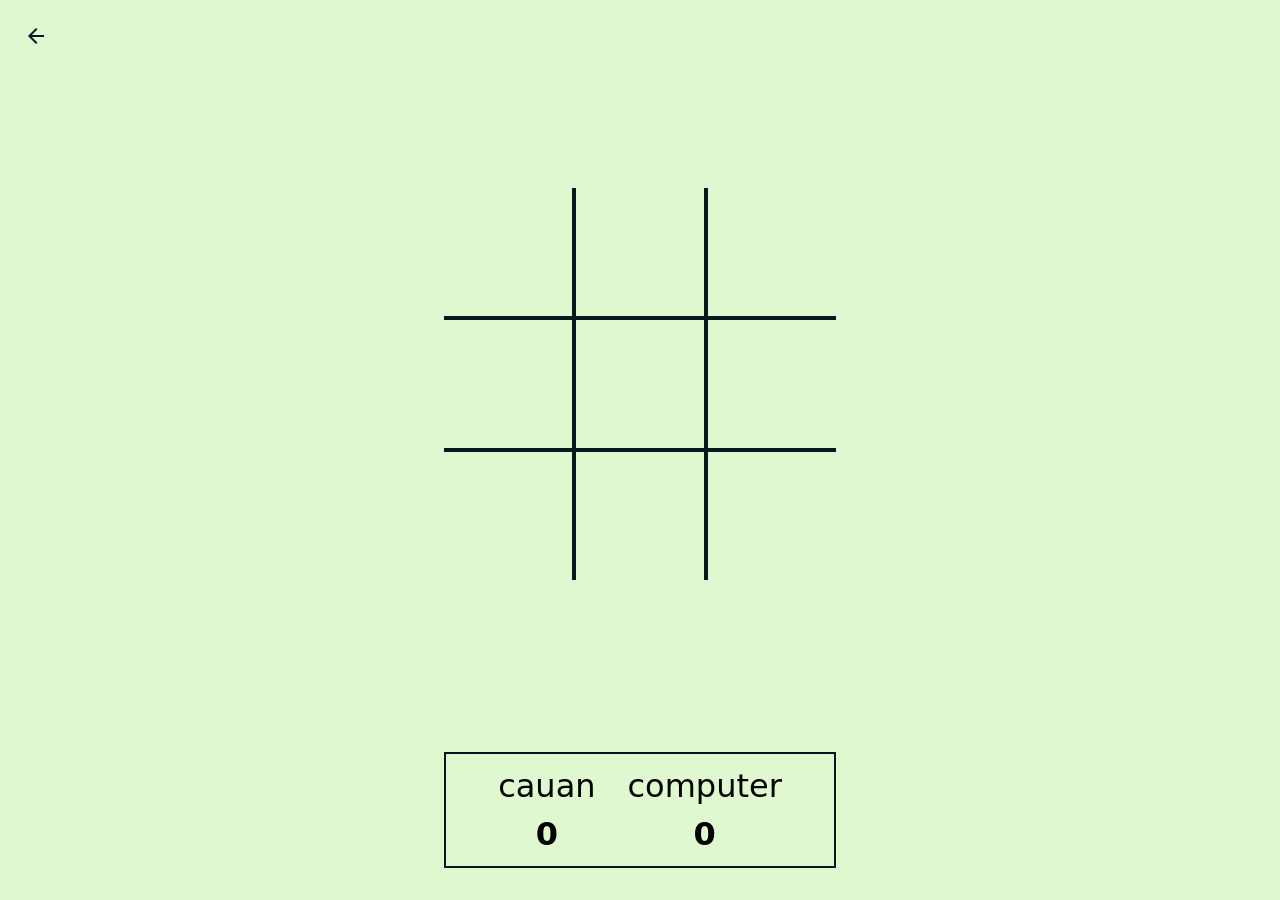
==== index.html @ 8d57b160 "feat: subscribe score display to game events" ====
<!DOCTYPE html>
<html lang="en">
  <head>
    <meta charset="UTF-8" />
    <meta name="viewport" content="width=device-width, initial-scale=1.0" />
    <title>tic-tac-toe</title>
    <link
      rel="stylesheet"
      href="https://fonts.googleapis.com/css2?family=Material+Symbols+Outlined:opsz,wght,FILL,GRAD@20..48,100..700,0..1,-50..200"
    />
    <link rel="stylesheet" href="./style.css" />
    <style>
      .material-symbols-outlined {
        font-variation-settings: "FILL" 0, "wght" 400, "GRAD" 0, "opsz" 24;
      }
    </style>
    <script src="./pubsub.js" defer></script>
    <script src="./main.js" defer></script>
  </head>
  <body class="light">
    <main>
      <button class="back-button">
        <span class="material-symbols-outlined back-button__icon">
          arrow_back
        </span>
      </button>

      <div class="wrapper-center-screen">
        <div class="game-board">
          <div class="game-board__cell"></div>
          <div class="game-board__cell"></div>
          <div class="game-board__cell"></div>
          <div class="game-board__cell"></div>
          <div class="game-board__cell"></div>
          <div class="game-board__cell"></div>
          <div class="game-board__cell"></div>
          <div class="game-board__cell"></div>
          <div class="game-board__cell"></div>
        </div>

        <div class="scores-display">
          <div
            class="scores-display__player scores-display__player--player-one"
          >
            <h2 class="scores-display__player__name"></h2>
            <span class="scores-display__player__score"></span>
          </div>
          <div
            class="scores-display__player scores-display__player--player-two"
          >
            <h2 class="scores-display__player__name"></h2>
            <span class="scores-display__player__score"> </span>
          </div>
        </div>
      </div>
    </main>
    <dialog>
      <div class="start-screen">
        <h2 class="logo">tictactoe</h2>

        <div class="start-screen__options">
          <fieldset class="start-screen__options__selection">
            <legend>select player 2</legend>

            <label for="player-two-player" class="select">
              player
              <input
                type="radio"
                name="player-two"
                value="player"
                id="player-two-player"
                class="select__input"
              />
            </label>
            <label for="player-two-computer" class="select">
              computer
              <input
                type="radio"
                name="player-two"
                value="player"
                id="player-two-computer"
                class="select__input"
              />
            </label>
          </fieldset>
          <fieldset class="start-screen__options__selection">
            <legend>select theme</legend>

            <label for="theme-dark" class="select">
              player
              <input
                type="radio"
                name="theme"
                value="dark"
                id="theme-dark"
                class="select__input"
              />
            </label>
            <label for="theme-light" class="select">
              computer
              <input
                type="radio"
                name="theme"
                value="light"
                id="theme-light"
                class="select__input"
              />
            </label>
          </fieldset>
        </div>

        <button class="button start-screen__button">start</button>
      </div>
    </dialog>
  </body>
</html>
---- style.css ----
@import url(./styles/reset.css);
@import url(./styles/variables.css);

:root {
  box-sizing: border-box;
}

*,
*::before,
*::after {
  box-sizing: inherit;
}

body {
  background-color: var(--bg-color);
  font-family: Roboto, system-ui, -apple-system, BlinkMacSystemFont, "Segoe UI",
    Oxygen, Ubuntu, Cantarell, "Open Sans", "Helvetica Neue", sans-serif;
}

*:focus:not(dialog) {
  outline: 4px solid var(--text-color);
}

.logo {
  font-size: 3rem;
  text-transform: uppercase;
  font-weight: 900;
  margin-bottom: 1rem;
}

dialog {
  outline: none;
  top: 0;
  bottom: 0;
  border: none;
  padding: 0;
}

.start-screen {
  padding: 2rem;
  font-size: 1rem;

  background-color: var(--bg-color);
  color: var(--text-color);
  border: 2px solid var(--text-color);

  display: flex;
  flex-direction: column;
  justify-content: space-between;
  gap: 2rem;
}

.start-screen::backdrop {
  background-color: var(--bg-color);
}

.start-screen__button {
  text-transform: uppercase;
}

.start-screen__options {
  display: flex;
  flex-direction: column;
  gap: 1.5rem;
}

.start-screen__options__selection {
  width: 100%;
  text-align: center;
  font-size: 1.2rem;
  text-transform: capitalize;
  display: flex;
  align-items: center;
  justify-content: center;
  gap: 0.5rem;
}

.start-screen__options__selection legend {
  font-weight: bold;
  font-size: 1.5rem;
  margin-bottom: 1rem;
}

.select {
  background-color: var(--bg-color);
  border: 2px solid var(--text-color);
  padding: 0.8rem;
  width: 100%;
  font-weight: 700;
}

.select:hover {
  cursor: pointer;
}

.select:has(.select__input:checked) {
  background-color: var(--text-color);
  color: var(--bg-color);
}

.select:has(.select__input:focus) {
  outline: 4px solid var(--text-color);
}

.select__input {
  appearance: none;
  -webkit-appearance: none;
  -moz-appearance: none;

  -webkit-user-select: none;
  -moz-user-select: none;
  -ms-user-select: none;
  user-select: none;

  margin: 0;
  padding: 0;
  position: absolute;
}

.button {
  width: 100%;
  flex: 1;
  padding: 1rem;
  font-size: 1.2rem;
  background-color: var(--bg-color);
  color: var(--text-color);
  border: 2px solid var(--text-color);
  font-weight: 700;
}

.button:hover {
  background-color: var(--text-color);
  color: var(--bg-color);
  cursor: pointer;
}

.back-button {
  background-color: transparent;
  border: none;
  padding: 8px;
  position: absolute;
  top: 1rem;
  left: 1rem;
}

.back-button:hover {
  background-color: var(--text-color);
  cursor: pointer;
}

.back-button:hover .back-button__icon {
  color: var(--bg-color);
}

.back-button__icon {
  color: var(--text-color);
}

.wrapper-center-screen {
  display: grid;
  place-content: center;
  align-items: center;
  grid-template-rows: 1fr auto;
  width: 100%;
  min-height: 100vh;
  padding: 1rem;
}

.game-board {
  display: grid;
  background-color: var(--text-color);
  grid-template-columns: repeat(3, minmax(80px, 128px));
  gap: var(--game-board-line-size);
}

.game-board__cell {
  background-color: var(--bg-color);
  display: grid;
  place-items: center;
  aspect-ratio: 1/1;
}

.game-board__cell:not(.filled):hover {
  background-color: var(--text-color);
  cursor: pointer;
  color: var(--bg-color);
}

.scores-display {
  display: flex;
  padding: 1rem;
  border: 2px solid var(--text-color);
  width: 100%;
  position: fixed;
  bottom: 0;
  align-items: center;
  justify-content: center;
  gap: 2rem;
}

.scores-display__player {
  font-size: 2rem;
  text-align: center;
  display: flex;
  flex-direction: column;
  gap: 1rem;
}

.scores-display__player__score {
  font-weight: 700;
}

@media (min-width: 750px) {
  .wrapper-center-screen {
    padding-bottom: 2rem;
  }

  .scores-display {
    position: initial;
  }
}
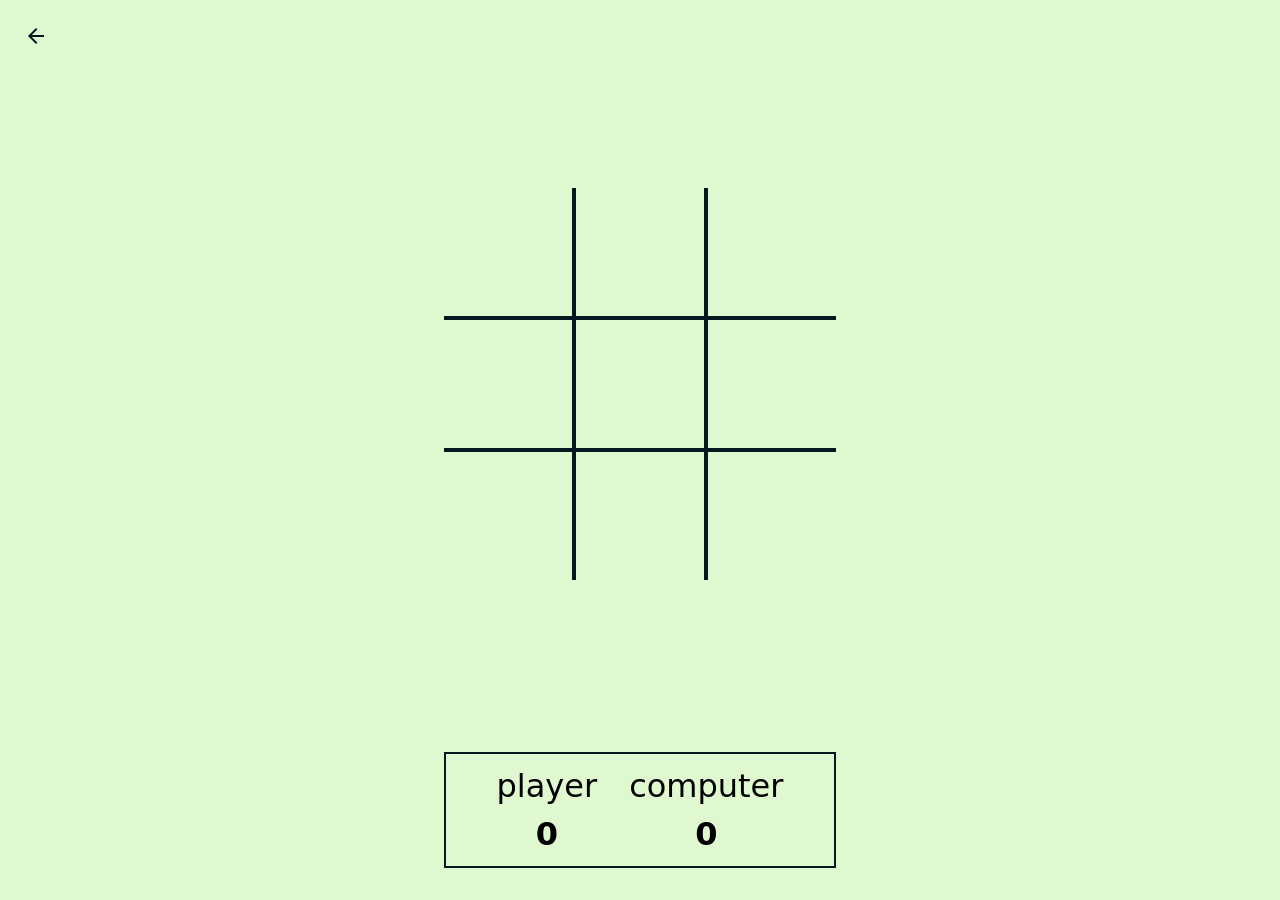
==== commit a153ffff: "feat: add gameboard display connected to game events" ====
--- a/index.html
+++ b/index.html
@@ -26,17 +26,7 @@
       </button>
 
       <div class="wrapper-center-screen">
-        <div class="game-board">
-          <div class="game-board__cell"></div>
-          <div class="game-board__cell"></div>
-          <div class="game-board__cell"></div>
-          <div class="game-board__cell"></div>
-          <div class="game-board__cell"></div>
-          <div class="game-board__cell"></div>
-          <div class="game-board__cell"></div>
-          <div class="game-board__cell"></div>
-          <div class="game-board__cell"></div>
-        </div>
+        <div class="game-board"></div>
 
         <div class="scores-display">
           <div
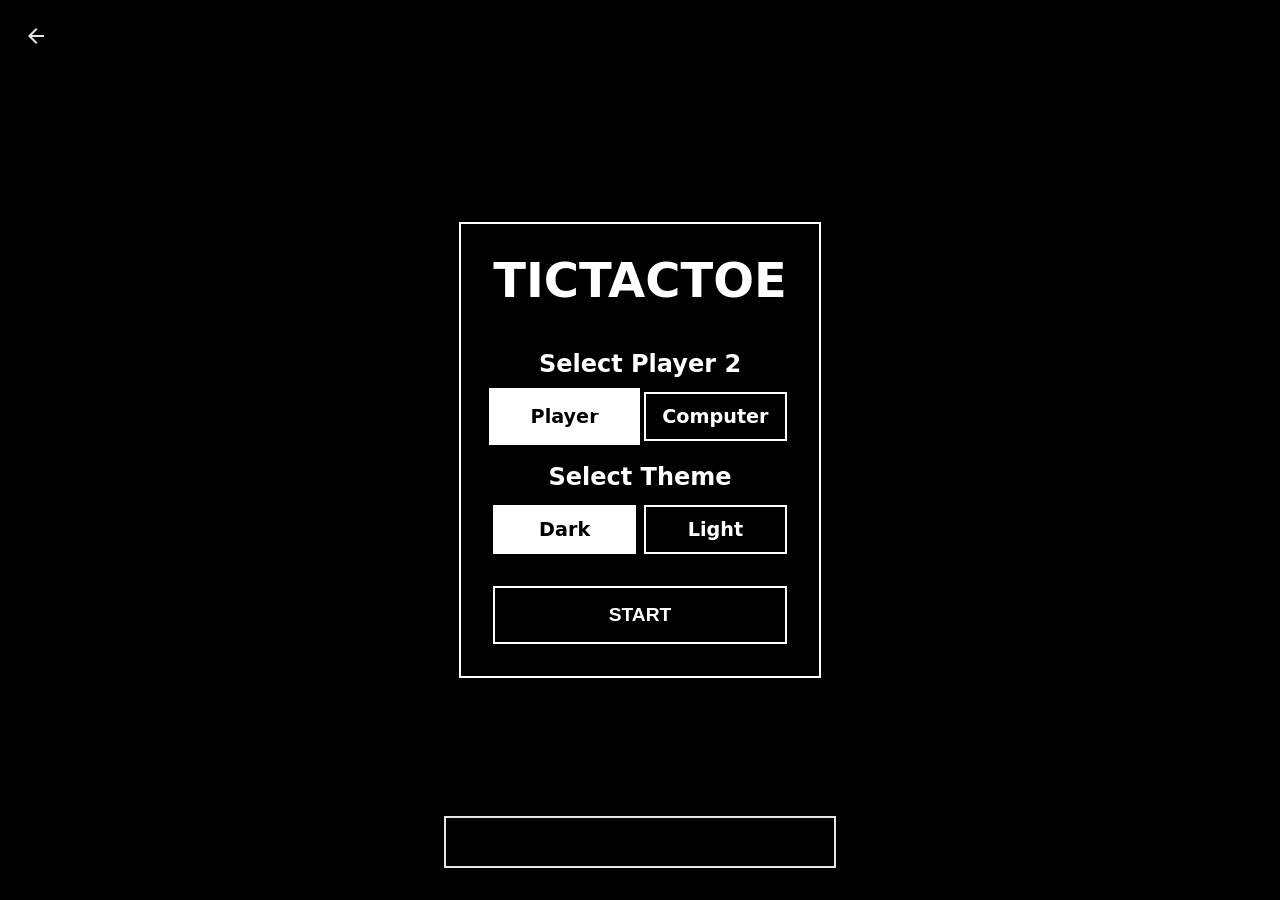
==== commit f9442dab: "feat: add start screen functionality" ====
--- a/index.html
+++ b/index.html
@@ -17,7 +17,7 @@
     <script src="./pubsub.js" defer></script>
     <script src="./main.js" defer></script>
   </head>
-  <body class="light">
+  <body class="dark">
     <main>
       <button class="back-button">
         <span class="material-symbols-outlined back-button__icon">
@@ -44,7 +44,7 @@
         </div>
       </div>
     </main>
-    <dialog>
+    <dialog class="start-screen-dialog">
       <div class="start-screen">
         <h2 class="logo">tictactoe</h2>
 
@@ -60,6 +60,7 @@
                 value="player"
                 id="player-two-player"
                 class="select__input"
+                checked
               />
             </label>
             <label for="player-two-computer" class="select">
@@ -67,7 +68,7 @@
               <input
                 type="radio"
                 name="player-two"
-                value="player"
+                value="computer"
                 id="player-two-computer"
                 class="select__input"
               />
@@ -77,17 +78,18 @@
             <legend>select theme</legend>
 
             <label for="theme-dark" class="select">
-              player
+              dark
               <input
                 type="radio"
                 name="theme"
                 value="dark"
                 id="theme-dark"
                 class="select__input"
+                checked
               />
             </label>
             <label for="theme-light" class="select">
-              computer
+              light
               <input
                 type="radio"
                 name="theme"
--- a/style.css
+++ b/style.css
@@ -50,8 +50,9 @@
   gap: 2rem;
 }
 
-.start-screen::backdrop {
-  background-color: var(--bg-color);
+dialog::backdrop,
+dialog::-ms-backdrop {
+  background: var(--bg-color);
 }
 
 .start-screen__button {
@@ -175,9 +176,14 @@
 
 .game-board__cell {
   background-color: var(--bg-color);
+  color: var(--text-color);
   display: grid;
   place-items: center;
   aspect-ratio: 1/1;
+}
+
+.game-board__cell span {
+  font-size: 4rem;
 }
 
 .game-board__cell:not(.filled):hover {
@@ -196,6 +202,7 @@
   align-items: center;
   justify-content: center;
   gap: 2rem;
+  color: var(--text-color);
 }
 
 .scores-display__player {
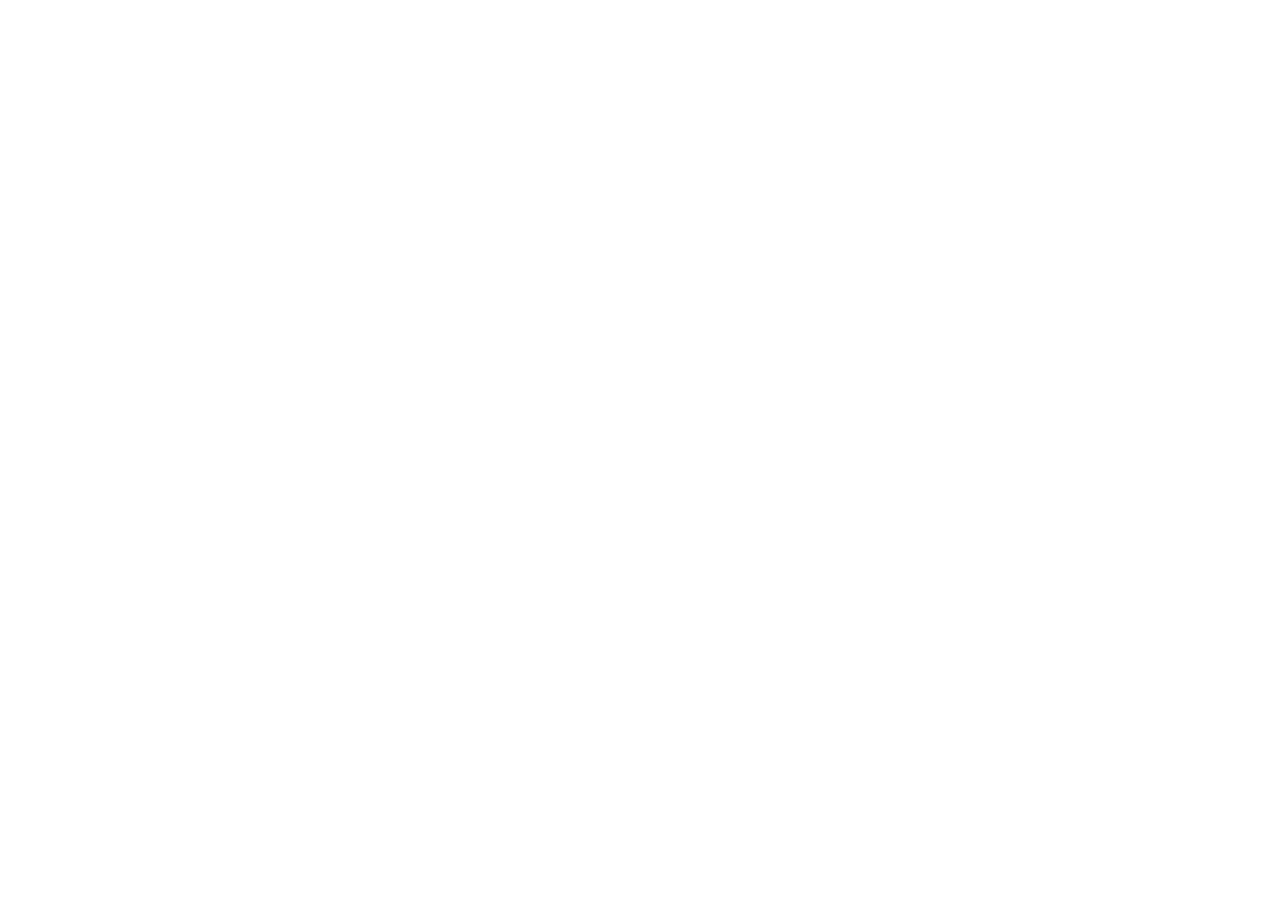
==== commit c704f48b: "feat: add game function" ====
--- a/index.html
+++ b/index.html
@@ -2,107 +2,12 @@
 <html lang="en">
   <head>
     <meta charset="UTF-8" />
-    <meta name="viewport" content="width=device-width, initial-scale=1.0" />
+    <meta
+      name="viewport"
+      content="width=device-width, initial-scale=1.0"
+    />
     <title>tic-tac-toe</title>
-    <link
-      rel="stylesheet"
-      href="https://fonts.googleapis.com/css2?family=Material+Symbols+Outlined:opsz,wght,FILL,GRAD@20..48,100..700,0..1,-50..200"
-    />
-    <link rel="stylesheet" href="./style.css" />
-    <style>
-      .material-symbols-outlined {
-        font-variation-settings: "FILL" 0, "wght" 400, "GRAD" 0, "opsz" 24;
-      }
-    </style>
-    <script src="./pubsub.js" defer></script>
     <script src="./main.js" defer></script>
   </head>
-  <body class="dark">
-    <main>
-      <button class="back-button">
-        <span class="material-symbols-outlined back-button__icon">
-          arrow_back
-        </span>
-      </button>
-
-      <div class="wrapper-center-screen">
-        <div class="game-board"></div>
-
-        <div class="scores-display">
-          <div
-            class="scores-display__player scores-display__player--player-one"
-          >
-            <h2 class="scores-display__player__name"></h2>
-            <span class="scores-display__player__score"></span>
-          </div>
-          <div
-            class="scores-display__player scores-display__player--player-two"
-          >
-            <h2 class="scores-display__player__name"></h2>
-            <span class="scores-display__player__score"> </span>
-          </div>
-        </div>
-      </div>
-    </main>
-    <dialog class="start-screen-dialog">
-      <div class="start-screen">
-        <h2 class="logo">tictactoe</h2>
-
-        <div class="start-screen__options">
-          <fieldset class="start-screen__options__selection">
-            <legend>select player 2</legend>
-
-            <label for="player-two-player" class="select">
-              player
-              <input
-                type="radio"
-                name="player-two"
-                value="player"
-                id="player-two-player"
-                class="select__input"
-                checked
-              />
-            </label>
-            <label for="player-two-computer" class="select">
-              computer
-              <input
-                type="radio"
-                name="player-two"
-                value="computer"
-                id="player-two-computer"
-                class="select__input"
-              />
-            </label>
-          </fieldset>
-          <fieldset class="start-screen__options__selection">
-            <legend>select theme</legend>
-
-            <label for="theme-dark" class="select">
-              dark
-              <input
-                type="radio"
-                name="theme"
-                value="dark"
-                id="theme-dark"
-                class="select__input"
-                checked
-              />
-            </label>
-            <label for="theme-light" class="select">
-              light
-              <input
-                type="radio"
-                name="theme"
-                value="light"
-                id="theme-light"
-                class="select__input"
-              />
-            </label>
-          </fieldset>
-        </div>
-
-        <button class="button start-screen__button">start</button>
-      </div>
-    </dialog>
-  </body>
+  <body></body>
 </html>
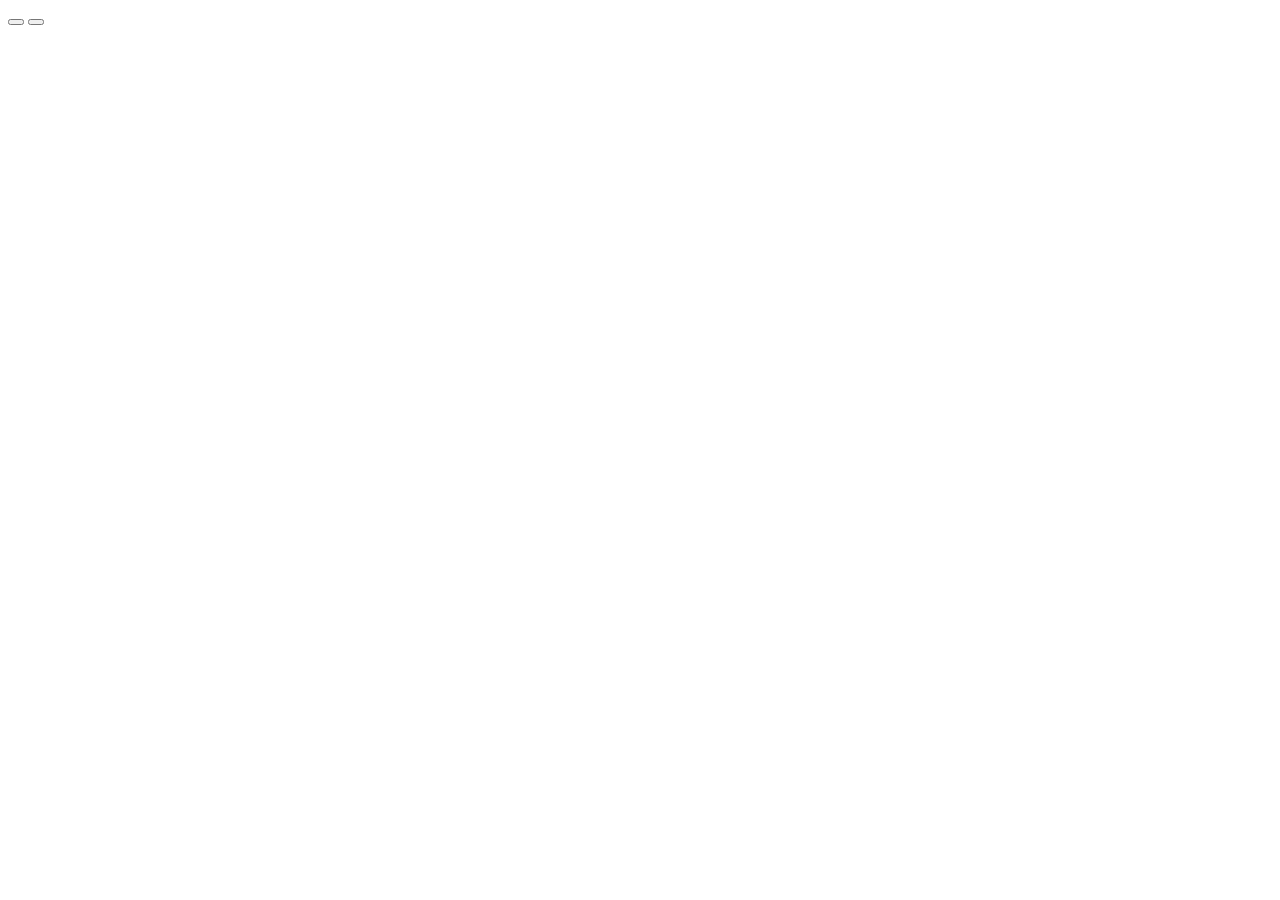
==== commit 762ca7ee: "feat: add initial UI code" ====
--- a/index.html
+++ b/index.html
@@ -1,13 +1,37 @@
 <!DOCTYPE html>
 <html lang="en">
-  <head>
-    <meta charset="UTF-8" />
-    <meta
-      name="viewport"
-      content="width=device-width, initial-scale=1.0"
-    />
-    <title>tic-tac-toe</title>
-    <script src="./main.js" defer></script>
-  </head>
-  <body></body>
+    <head>
+        <meta charset="UTF-8" />
+        <meta name="viewport" content="width=device-width, initial-scale=1.0" />
+        <title>tic-tac-toe</title>
+        <script src="./main.js" defer></script>
+    </head>
+    <body>
+        <main>
+            <div class="board" id="board">
+                <div class="row">
+                    <div class="cell"></div>
+                    <div class="cell"></div>
+                    <div class="cell"></div>
+                </div>
+                <div class="row">
+                    <div class="cell"></div>
+                    <div class="cell"></div>
+                    <div class="cell"></div>
+                </div>
+                <div class="row">
+                    <div class="cell"></div>
+                    <div class="cell"></div>
+                    <div class="cell"></div>
+                </div>
+            </div>
+        </main>
+
+        <aside class="controls">
+            <button class="button button--player-computer"></button>
+            <button class="button"></button>
+        </aside>
+
+        <footer class="placar"></footer>
+    </body>
 </html>
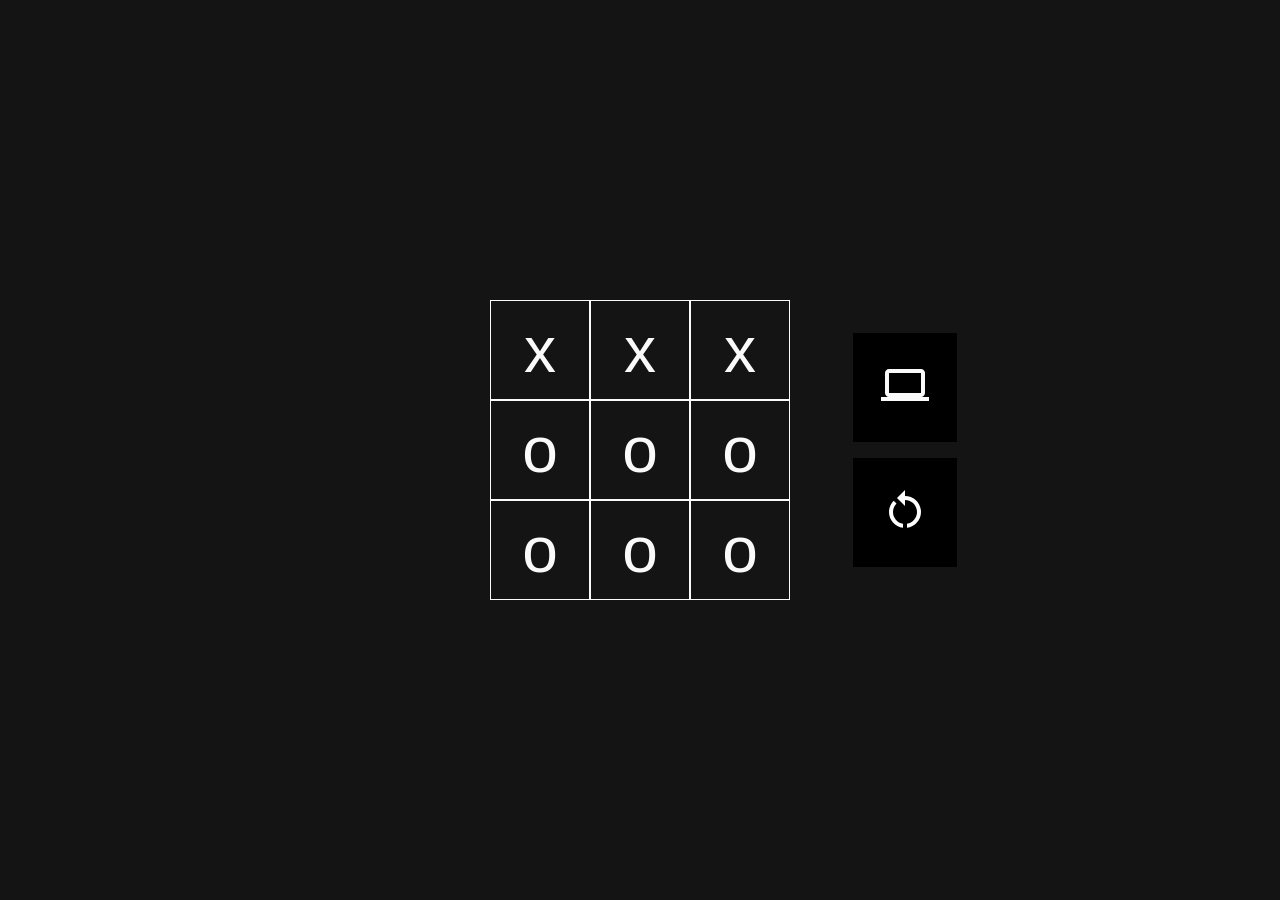
==== commit 36b145bc: "feat: style game" ====
--- a/index.html
+++ b/index.html
@@ -4,34 +4,26 @@
         <meta charset="UTF-8" />
         <meta name="viewport" content="width=device-width, initial-scale=1.0" />
         <title>tic-tac-toe</title>
+        <link rel="stylesheet" href="style.css" />
         <script src="./main.js" defer></script>
     </head>
     <body>
         <main>
-            <div class="board" id="board">
-                <div class="row">
-                    <div class="cell"></div>
-                    <div class="cell"></div>
-                    <div class="cell"></div>
-                </div>
-                <div class="row">
-                    <div class="cell"></div>
-                    <div class="cell"></div>
-                    <div class="cell"></div>
-                </div>
-                <div class="row">
-                    <div class="cell"></div>
-                    <div class="cell"></div>
-                    <div class="cell"></div>
-                </div>
-            </div>
+            <div class="board" id="board"></div>
         </main>
 
         <aside class="controls">
-            <button class="button button--player-computer"></button>
-            <button class="button"></button>
+            <button class="button change-player-number-button">
+                <img src="./assets/Computer.svg" />
+            </button>
+            <button class="button restart-button">
+                <img src="./assets/Restart alt.svg" alt="restart game" />
+            </button>
         </aside>
 
-        <footer class="placar"></footer>
+        <footer class="scoreboard">
+            <div class="scoreboard__player-one"></div>
+            <div class="scoreboard__player-two"></div>
+        </footer>
     </body>
 </html>
--- a/style.css
+++ b/style.css
@@ -0,0 +1,93 @@
+:root {
+    --spacing-small: 4px;
+    --spacing-medium: 8px;
+    --spacing-large: 16px;
+    --spacing-extra-large: 32px;
+
+    --cell-size: 100px;
+    --cell-font-size: 4rem;
+
+    --black: #000000;
+    --gray-800: #141414;
+    --gray-200: #fafafa;
+
+    box-sizing: border-box;
+}
+
+*,
+*::before,
+*::after {
+    box-sizing: inherit;
+    margin: 0;
+    padding: 0;
+}
+
+body {
+    min-height: 100vh;
+    gap: 0;
+    display: grid;
+    grid-template-columns: 1fr 1fr 1fr;
+    grid-template-rows: 1fr auto;
+
+    background-color: var(--gray-800);
+    color: var(--gray-200);
+}
+
+main {
+    grid-column: 2 / 3;
+    align-self: center;
+    justify-self: center;
+}
+
+button {
+    color: var(--gray-200);
+    background-color: var(--black);
+    border: 4px solid var(--black);
+    font-size: 1.25rem;
+    padding: 1.5rem;
+}
+
+button:hover {
+    background-color: var(--gray-800);
+    cursor: pointer;
+}
+
+.board {
+    display: flex;
+    flex-direction: column;
+    user-select: none;
+}
+
+.row {
+    display: flex;
+}
+
+.cell {
+    font-size: var(--cell-font-size);
+    font-family: Arial, Helvetica, sans-serif;
+
+    display: flex;
+    align-items: center;
+    justify-content: center;
+    text-align: center;
+
+    padding: var(--spacing-medium);
+    min-width: var(--cell-size);
+    aspect-ratio: 1 / 1;
+
+    border: 1px solid var(--gray-200);
+}
+
+.controls {
+    display: flex;
+    gap: var(--spacing-large);
+
+    flex-direction: column;
+    grid-column: 3 / 4;
+    justify-self: start;
+    align-self: center;
+}
+
+.scoreboard {
+    grid-column: 2 / 3;
+}
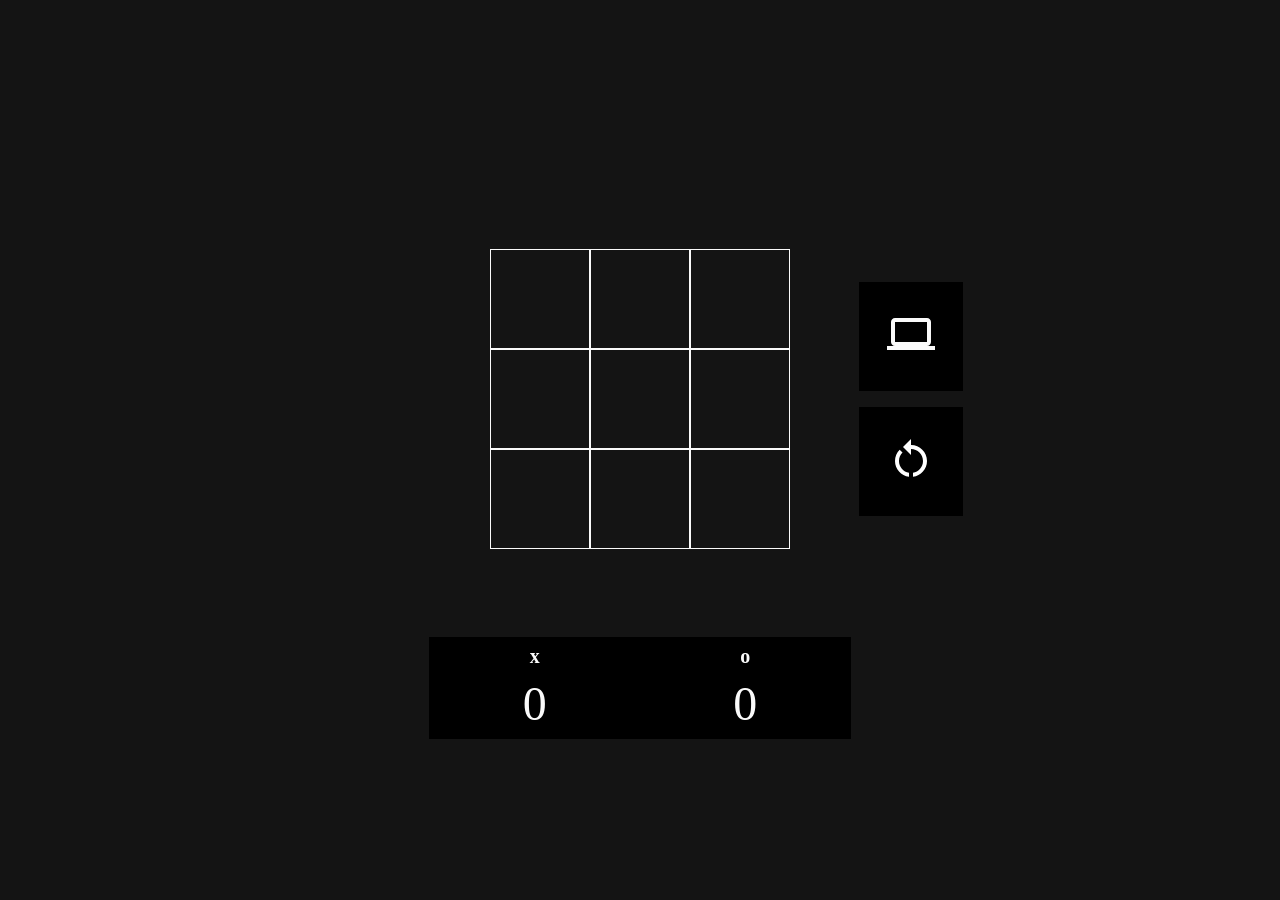
==== commit 0010558c: "feat: add scoreboard" ====
--- a/index.html
+++ b/index.html
@@ -22,8 +22,14 @@
         </aside>
 
         <footer class="scoreboard">
-            <div class="scoreboard__player-one"></div>
-            <div class="scoreboard__player-two"></div>
+            <div class="scoreboard__player scoreboard__player-one">
+                <div class="player-symbol player-one-symbol"></div>
+                <div class="player-score player-one-score"></div>
+            </div>
+            <div class="scoreboard__player scoreboard__player-two">
+                <div class="player-symbol player-two-symbol"></div>
+                <div class="player-score player-two-score"></div>
+            </div>
         </footer>
     </body>
 </html>
--- a/style.css
+++ b/style.css
@@ -27,7 +27,8 @@
     gap: 0;
     display: grid;
     grid-template-columns: 1fr 1fr 1fr;
-    grid-template-rows: 1fr auto;
+    grid-template-rows: auto auto auto;
+    gap: var(--spacing-medium);
 
     background-color: var(--gray-800);
     color: var(--gray-200);
@@ -35,6 +36,7 @@
 
 main {
     grid-column: 2 / 3;
+    grid-row: 2/ 3;
     align-self: center;
     justify-self: center;
 }
@@ -84,10 +86,38 @@
 
     flex-direction: column;
     grid-column: 3 / 4;
+    grid-row: 2 / 3;
     justify-self: start;
     align-self: center;
 }
 
 .scoreboard {
+    background-color: black;
     grid-column: 2 / 3;
+    grid-row: 3 / 4;
+    align-self: start;
+
+    display: flex;
+    align-items: center;
+    justify-content: center;
 }
+
+.scoreboard__player {
+    width: 100%;
+    padding: var(--spacing-medium);
+    font-size: 1.25rem;
+
+    display: flex;
+    flex-direction: column;
+    justify-content: center;
+    align-items: center;
+    gap: var(--spacing-medium);
+}
+
+.player-symbol {
+    font-weight: 700;
+}
+
+.player-score {
+    font-size: 3rem;
+}
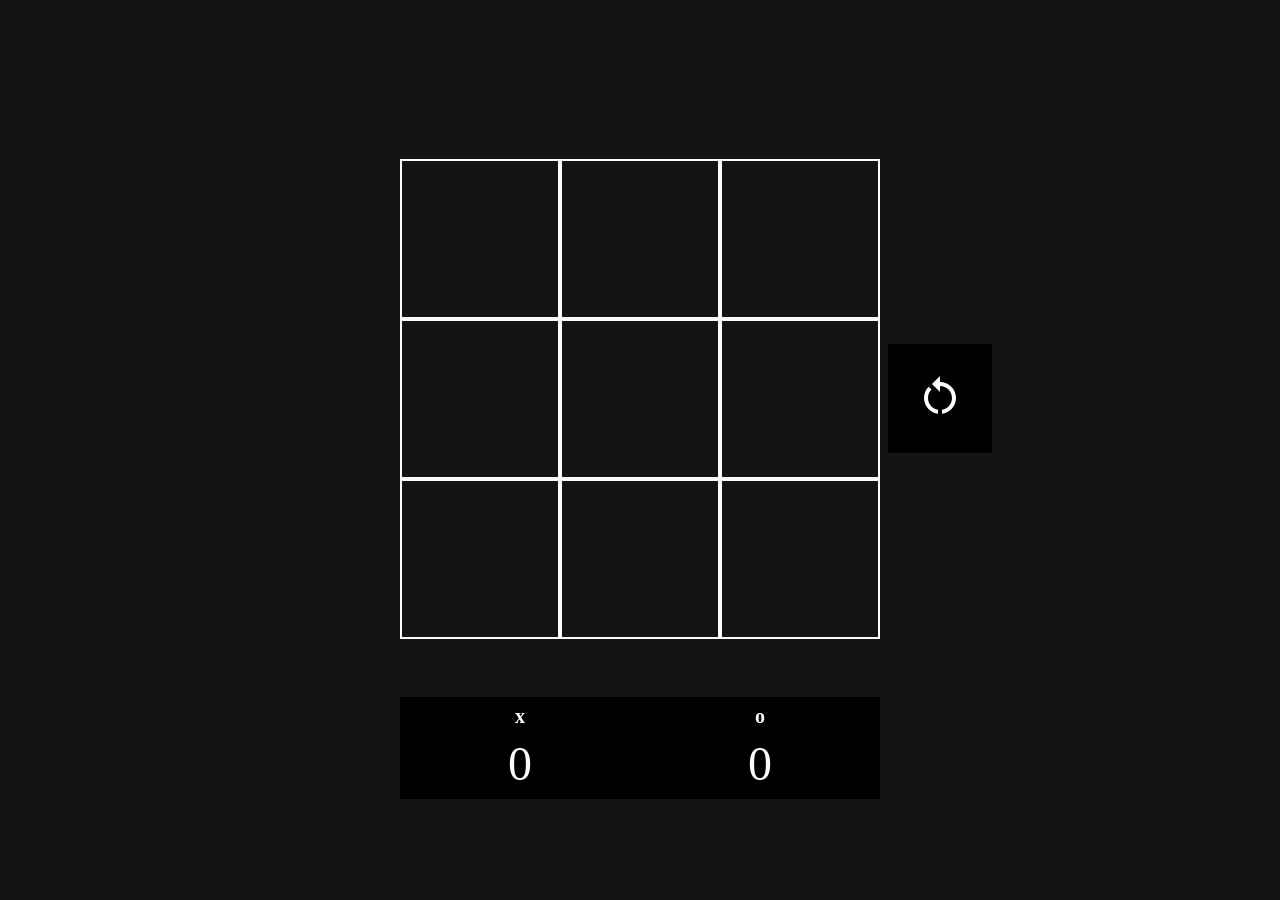
==== commit 20c5e2c6: "feat: animate gameboard" ====
--- a/index.html
+++ b/index.html
@@ -13,11 +13,12 @@
         </main>
 
         <aside class="controls">
-            <button class="button change-player-number-button">
-                <img src="./assets/Computer.svg" />
-            </button>
             <button class="button restart-button">
-                <img src="./assets/Restart alt.svg" alt="restart game" />
+                <img
+                    src="./assets/Restart alt.svg"
+                    alt="restart game"
+                    class="restart-button__icon"
+                />
             </button>
         </aside>
 
--- a/style.css
+++ b/style.css
@@ -4,8 +4,8 @@
     --spacing-large: 16px;
     --spacing-extra-large: 32px;
 
-    --cell-size: 100px;
-    --cell-font-size: 4rem;
+    --cell-size: 160px;
+    --cell-font-size: 7.6rem;
 
     --black: #000000;
     --gray-800: #141414;
@@ -66,7 +66,7 @@
 
 .cell {
     font-size: var(--cell-font-size);
-    font-family: Arial, Helvetica, sans-serif;
+    font-family: "Courier New", Courier, monospace;
 
     display: flex;
     align-items: center;
@@ -77,7 +77,21 @@
     min-width: var(--cell-size);
     aspect-ratio: 1 / 1;
 
-    border: 1px solid var(--gray-200);
+    border: 2px solid var(--gray-200);
+}
+
+.cell:has(:empty):hover {
+    background-color: var(--black);
+    cursor: pointer;
+}
+
+.cell__content {
+    scale: 0;
+    transition: all 0.125s ease;
+}
+
+.cell__content:not(:empty) {
+    scale: 1;
 }
 
 .controls {
